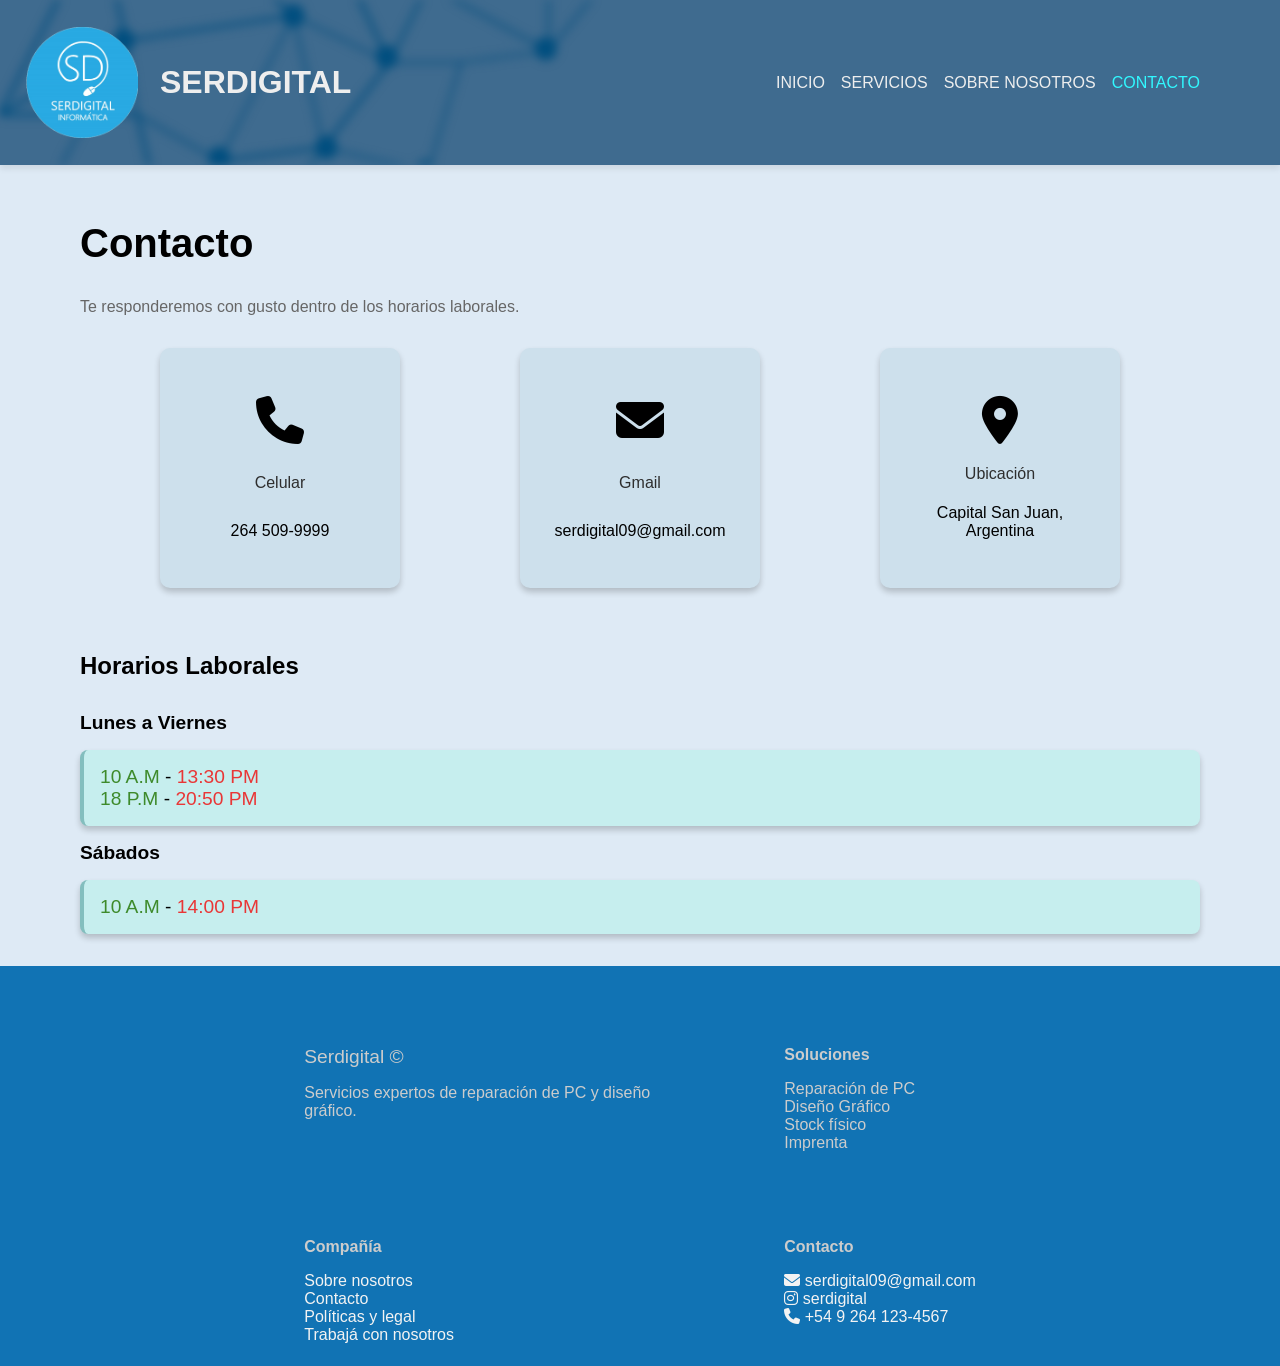
==== contacto.html @ c8169c92 "b" ====
<!DOCTYPE html>
<html lang="en">
<head>
    <meta charset="UTF-8">
    <meta name="viewport" content="width=device-width, initial-scale=1.0">
    <link rel="stylesheet" href="https://cdnjs.cloudflare.com/ajax/libs/font-awesome/6.5.1/css/all.min.css">
    <link rel="icon" type="img/png" href="img/Serdigital.png">

    <link rel="stylesheet" href="css/reset.css">
    <link rel="stylesheet" href="css/header_nav.css">
    <link rel="stylesheet" href="css/boxes.css">
    <link rel="stylesheet" href="css/servicios.css">
    <link rel="stylesheet" href="css/contacto.css">
    <link rel="stylesheet" href="css/footer.css">

    <title>Home - Serdigital</title>
</head>
<body>

    <div class="contenido">
        <!-- HEADER Y NAV -->
        <div class="header_nav">
            <header>
                <img src="img/Serdigital.png" alt="logo">
                <h1>SERDIGITAL</h1>
            </header>
            <nav>
                <a href="index.html">INICIO</a>
                <a href="servicios.html">SERVICIOS</a>
                <a href="index.html">SOBRE NOSOTROS</a>
                <a href="contacto.html" style="color: rgb(49, 248, 255);">CONTACTO</a>
            </nav>
        </div>

        <section class="main">

            <p class="title2">Contacto</p>
            <p class="desc">Te responderemos con gusto dentro de los horarios laborales.</p>

            <div class="formas_contacto">
                <div class="forma_contacto">
                    <i class="fa-solid fa-phone"></i>
                    <p style="color: rgb(46, 46, 46);">Celular</p>
                    <p>264 509-9999</p>
                </div>
                <div class="forma_contacto">
                    <i class="fa-solid fa-envelope"></i>
                    <p style="color: rgb(46, 46, 46);">Gmail</p>
                    <p>serdigital09@gmail.com</p>
                </div>
                <div class="forma_contacto">
                    <i class="fa-solid fa-location-dot"></i>
                    <p style="color: rgb(46, 46, 46);">Ubicación</p>
                    <p>Capital San Juan, Argentina</p>
                </div>
            </div>

            <p class="title4">Horarios Laborales</p>

            <div class="horarios">
                <b>Lunes a Viernes</b>
                <div class="horarios-info">
                    <p><span style="color: rgb(62, 138, 43);">10 A.M</span> - <span style="color: rgb(233, 54, 54);">13:30 PM</span></p>
                    <p><span style="color: rgb(62, 138, 43);">18 P.M</span> - <span style="color: rgb(233, 54, 54);">20:50 PM</span></p>
                </div>
                <b>Sábados</b>
                <div class="horarios-info">
                    <p><span style="color: rgb(62, 138, 43);">10 A.M</span> - <span style="color: rgb(233, 54, 54);">14:00 PM</span></p>
                </div>
            </div>

        </section>
    </div>

    <footer style="margin: -3rem 0 0 0;">

        <div class="seccion">
            <section>
                <p style="width: fit-content; font-size: 1.2rem; margin: 1rem 0;">Serdigital &copy;</p>
                <p>Servicios expertos de reparación de PC y diseño gráfico.</p>
            </section>

            <section>

                <b>Compañía</b>

                <a href="sobrenosotros.html">Sobre nosotros</a>
                <a href="contacto.html">Contacto</a>
                <a href="politicasylegal.html">Políticas y legal</a>
                <a href="trabajaconnosotros.html">Trabajá con nosotros</a>
            </section>
        </div>

        <div class="seccion">
            <section>
                <b>Soluciones</b>

                <p>Reparación de PC</p>
                <p>Diseño Gráfico</p>
                <p>Stock físico</p>
                <p>Imprenta</p>
            </section>
            
            <section>
                <b>Contacto</b>

                <a><i class="fa-solid fa-envelope"></i> serdigital09@gmail.com</a>
                <a><i class="fa-brands fa-instagram"></i> serdigital</a>
                <a><i class="fa-solid fa-phone"></i> +54 9 264 123-4567</a>
            </section>
        </div>
    </footer>

</body>
</html>
---- css/header_nav.css ----
.header_nav{
        display: flex;
        flex-direction: row;
        align-items: center;
        justify-content: space-between;
        background: linear-gradient(to left, #3f6b8f, #294861);
        background: #3f6b8f;
        color: #eee;
        position: relative;
        z-index: 0;
        overflow: hidden;
        padding: 4rem 5rem;
        box-shadow: 0 4px 6px rgb(0, 0, 0, 0.08);
    }   

    .header_nav::before{
        content: '';
        pointer-events: none;
        display: block;
        width: 100%;
        height: 100%;
        background: url("../img/headerback.png");
        background-position: center;
        background-size: cover;
        background-attachment: fixed;
        filter: blur(4px);
        position: absolute;
        z-index: -1;
        top: 0;
        left: 0;
        animation: moveDots 35s linear infinite;
    }

    @keyframes moveDots {
        0% {
            background-position: 0 0, 50px 50px;
        }
        100% {
            background-position: 300px 300px, 350px 350px;
        }
    }


    .header_nav a{
        color: #eee;
    }

    header{
        display: flex;
        flex-direction: row;
        gap: 0.5rem;
        align-items: center;
    }

    header h1{
        margin-left: 5rem;
    }

    /* LOGO */
    header img{
        width: 7rem;
        position: absolute;
        left: 2%;
    }

    nav{
        display: flex;
        flex-direction: row;
        gap: 1rem;
        align-items: center;
    }

    nav a{
        text-wrap: nowrap;
    }

    @media (max-width: 650px)
    {
        .header_nav{
            flex-direction: column;
        }

        header{
            flex-direction: column;
            align-items: center;
            justify-content: center;
            gap: 2rem;
        }

        header h1{
            margin: 0;
        }

        header img{
            position: relative;
            width: 40%;
        }

        nav{
            margin: 5rem 0 0 0;
            flex-direction: column;
        }
    }
---- css/boxes.css ----
/* TEXTO E IMAGEN */

.img-main{
    width: 55rem;
    height: 25rem;
    background: url("../img/identity.jpg");
    background-position: center;
    background-size: cover;
    border-radius: 10px;
    position: relative;
    box-shadow: 0 4px 6px rgb(0,0,0,0.09);
}

.img-main:hover{
    transform: rotate(2deg) scale(0.95);
}

.txt_img{
    display: flex;
    flex-direction: row;
    color: #292929;
    gap: 3rem;
    align-items: center;
    justify-content: center;
}

.txt_img_info{
    display: flex;
    flex-direction: column;
    justify-content: center;
    align-items: flex-start;
}

.txt_img p{
    max-width: 70%;
}

.img-main:hover{
    transform: rotate(2deg) scale(0.95);
}

/* ESPACIO */

.espacio{
    width: 100%;
    margin: 3rem 0;
}

/* IMAGEN Y TEXTO */

.img-main-2{
    width: 35rem;
    height: 30rem;
    background: url("../img/team.jpg");
    background-position: center;
    background-size: cover;
    border-radius: 10px;
    position: relative;
    box-shadow: 0 4px 6px rgb(0,0,0,0.09);
}

.img-main-2:hover{
    transform: rotate(2deg) scale(0.95);
}


.txt_img_2{
    display: flex;
    flex-direction: row;
    align-items: center;
    color: #292929;
    gap: 3rem;
}

.txt_img_info{
    display: flex;
    flex-direction: column;
    justify-content: center;
    align-items: flex-start;
}

.txt_img_info .lista_caracteristicas{
    display: flex;
    flex-direction: column;
    align-items: flex-start;
    gap: 1rem;
}

.txt_img_info .lista_caracteristicas i{
    margin: 0.2rem 0.5rem 0 0;
    color: #4b7fa1;
}

.txt_img_info .lista_caracteristica{
    display: flex;
    flex-direction: row;
    justify-content: center;
}

.txt_img p{
    max-width: 70%;
}

/* BOTONES */

.a_button{
    padding: 1rem 2rem;
    background: #4b7fa1;
    color: #eee;
    width: fit-content;
    border-radius: 25px;
    margin: 2rem 0;
    box-shadow: 0 4px 6px rgb(0,0,0,0.09);
}
.a_button-2{
    padding: 1rem 2rem;
    background: #eee;
    color: #4b7fa1;
    width: fit-content;
    border-radius: 25px;
    margin: 2rem 0;
    box-shadow: 0 4px 6px rgb(0,0,0,0.09);
}

.botones_row
{
    margin: 3rem 0;
    display: flex;
    flex-direction: row;
    gap: 2rem;
}

@media (max-width: 650px)
{
    .txt_img{
        flex-direction: column;
    }

    .txt_img_info{
        align-items: center;
        justify-content: center;
    }

    .img-main{
        width: 100%;
    }

    .txt_img p{
        max-width: 100%;
    }

    .txt_img_2{
        flex-direction: column;
    }

    .txt_img_info{
        align-items: center;
        justify-content: center;
    }

    .img-main-2{
        width: 100%;
        height: 20rem;
    }

    .txt_img2 p{
        max-width: 100%;
    }

    .a_button{
        width: 100%;
        margin: 0;
    }

    .a_button-2{
        width: 100%;
        margin: 0;
    }

    .botones_row
    {
        flex-direction: column;
    }

}

/* SERVICIOS EJEMPLO */

.servicios_ej{
    display: flex;
    flex-direction: row;
    align-items: center;
    justify-content: center;
    flex-wrap: wrap;
    margin: 3rem 0;
    gap: 1.5rem;
}

.servicio_ej{
    width: 35rem;
    display: flex;
    flex-direction: column;
    background: #eee;
    padding: 2rem;
    border-radius: 10px;
    transition: 0.1s;
    border: 1px solid rgba(0,0,0,0.1);
}

.servicio_ej:hover{
    box-shadow: 0 8px 6px rgb(0,0,0,0.08);
}

.servicio_ej:hover i{
    transform: scale(1.03);
}

.servicio_ej i{
    font-size: 1.5rem;
    background: #d0dce4;
    width: fit-content;
    padding: 1rem;
    border-radius: 10px;
    color: #4b7fa1;
}

.servicio_ej b{
    margin: 1rem 0;
}

@media (max-width: 1050px)
{
    .servicios_ej{
        align-items: center;
        justify-content: center;
    }

    .servicio_ej{
        width: 80%;
    }
}

@media (max-width: 650px)
{
    .servicio_ej{
        width: 100%;
    }
}

/* IMAGEN Y TEXTO */

.contactoyform{
    display: flex;
    flex-direction: row;
    justify-content: space-between;
    align-items: flex-start;
}

.formascontacto{
    display: flex;
    flex-direction: column;
    gap: 1rem;
}

.contacto{
    display: flex;
    flex-direction: row;
    align-items: center;
    justify-content: left;
    padding: 1rem 2rem;
    background: #eee;
    color: #4b7fa1;
    width: 30rem;
    border-radius: 15px;
    border: 1px solid rgb(250, 250, 250, 0.08);
    box-shadow: 0 4px 6px rgb(0,0,0,0.09);
}

.contacto i{
    margin-right: 2rem;
    font-size: 1.5rem;
    background: #d7e1e7;
    border-radius: 50%;
    padding: 1rem;
}

/* FORMULARIO */

.form-atractivo{
    display: flex;
    flex-direction: row;
    justify-content: space-between;
}

/* CALL TO ACTION CTA */

.cta{
    width: 35rem;
    height: 34rem;
    background: #ebebeb;
    border: 1px solid rgb(250,250,250,0.08);
    border-radius: 10px;
    position: relative;
    overflow: hidden;
    display: flex;
    flex-direction: column;
    align-items: center;
    justify-content: center;
}

.cta form{
    display: flex;
    flex-wrap: wrap;
    align-items: center;
    flex-direction: column;
    justify-content: center;
    gap: 1rem;
    padding: 4rem 0 2rem 0;
}

.cta:hover::before{
    left: 100%;
}   

.cta::before {
    content: "";
    position: absolute;
    top: 0;
    left: -100%;
    width: 100%;
    height: 2px;
    background: linear-gradient(90deg, transparent, #27d2df, transparent);
    transition: 0.4s;
}

.cta form label{
    color: #ccc;
    font-size: 0.8rem;
    margin-left: 0.2rem;
}

.cta input{
    border-radius: 15px;
    border: none;
    width: 28rem;
    height: 2rem;
    padding: 1.4rem 1rem;
    background: #c0ddf0;
}

.cta input[type="submit"]
{
    all: unset;
    background: #569cca;
    width: 28rem;
    padding: 0.7rem 0;
    text-align: center;
    border-radius: 5px;
    margin-top: 2rem;
    transition: 0.2s;
}

.cta input[type="submit"]:hover
{
    cursor: pointer;
    transform: translateY(-0.1rem);
    background: #2d4c61;
}

@media (max-width: 1250px){

    .contactoyform{
        flex-direction: column;
        align-items: center;
        justify-content: center;
        gap: 3rem;
    }
    .form-atractivo{
        justify-content: center;
    }
}

@media (max-width: 650px){

    .contactoyform{
        flex-direction: column;
        align-items: center;
        justify-content: center;
        gap: 3rem;
    }

    .cta{
        width: 100%;
        padding: 0 2rem;
    }

    .contacto{
        width: 100%;
    }

    .cta input{
    width: 18rem;
}

    .cta input[type="submit"]
    {
        width: 18rem;
    }
}
---- css/servicios.css ----
.servicios{
    display: flex;
    flex-direction: row;
    margin: 3rem 0;
    gap: 1rem;
    flex-wrap: wrap;
    justify-content: center;
}

.servicio{
    display: flex;
    flex-direction: column;
    align-items: flex-start;
    justify-content: center;
    flex: 0 1 calc(33.33% - 1rem);
    background: #eee;
    padding: 2rem;
    border-radius: 10px;
    box-shadow: 0px 4px 6px rgb(0,0,0,0.2);
    border: 1px solid rgb(250,250,250,0.08);
    height: 16rem;
    position: relative;
    overflow: hidden;
}

.servicio:hover{
    border: 1px solid #338296;
}

.servicio .cuadro{
    width: 100%;
    height: 3rem;
    position: absolute;
    top: -1.2rem;
    left: 0;
}

.servicio i{
    position: absolute;
    top: 20%;
    right: 5%;
    color: rgb(18, 22, 236);
}

.servicio b{
    text-align: left;
    max-width: 90%;
    margin: 1rem 0;
    font-size: 1.2rem;
}

.precio{
    color: rgb(0, 128, 0);
    font-weight: bold;
}

.button_precio{
    display: flex;
    flex-direction: row;
    align-items: center;
    justify-content: space-between;
    width: 100%;
    margin: 2rem 0 0 0;
}

.button_precio a{
    color: #181818;
    padding: 0.2rem 1rem;
    background: #94c4eb;
    border-radius: 10px;
}

@media  (max-width: 1050px)
{
    .servicio{
        width: 100%;
        height: 18rem;
        flex: 25rem;
    }
}
---- css/contacto.css ----
.formas_contacto{
    display: flex;
    flex-direction: row;
    gap: 2rem;
    align-items: center;
    justify-content: space-between;
    padding: 0 5rem;
}

.forma_contacto{
    display: flex;
    flex-direction: column;
    align-items: center;
    justify-content: space-between;
    height: 15rem;
    background: rgb(205, 224, 236);
    padding: 3rem 2rem;
    border-radius: 10px;
    margin: 2rem 0;
    box-shadow: 0 4px 6px rgb(0, 0, 0, 0.2);
    width: 15rem;
    text-align: center;
}

.forma_contacto:hover{
    transform: scale(1.05);
}

.forma_contacto i{
    font-size: 3rem;
}

.horarios{
    margin: 2rem 0;
    font-size: 1.2rem;
}

.horarios-info{
    background: #c6eeee;
    border-left: 4px solid #83bebe;
    border-radius: 8px;
    padding: 1rem;
    margin: 1rem 0;
    box-shadow: 0 4px 6px rgb(0, 0, 0, 0.2);
}

@media (max-width: 1050px) {
    .formas_contacto{
        flex-direction: column;
        gap: 0;
    }

    .forma_contacto{
        width: 100%;
    }
}
---- css/footer.css ----
footer{
    color: #ccc;
    text-align: left;
    position: relative;
    margin: 5rem 0 0 0;
    background: #1173b4;
    display: flex;
    flex-direction: row;
    align-items: flex-start;
    justify-content: center;
    padding: 4rem 0;
    gap: 5rem;
}

footer a{
    color: white;
}

.seccion{
    display: flex;
    flex-direction: column;
    gap: 7rem;
}

.seccion b{
    margin: 1rem 0;
}

.seccion a{
    color: rgb(243, 243, 243);
}

.seccion section{
    display: flex;
    flex-direction: column;
    max-width: 25rem;
    height: 5rem;
    align-items: flex-start;
}

.seccion img{
    width: 4%;
    margin: 1rem 0;
}

@media (max-width: 650px)
{
    footer{
        flex-direction: column;
        padding: 3rem 5rem;
    }
}
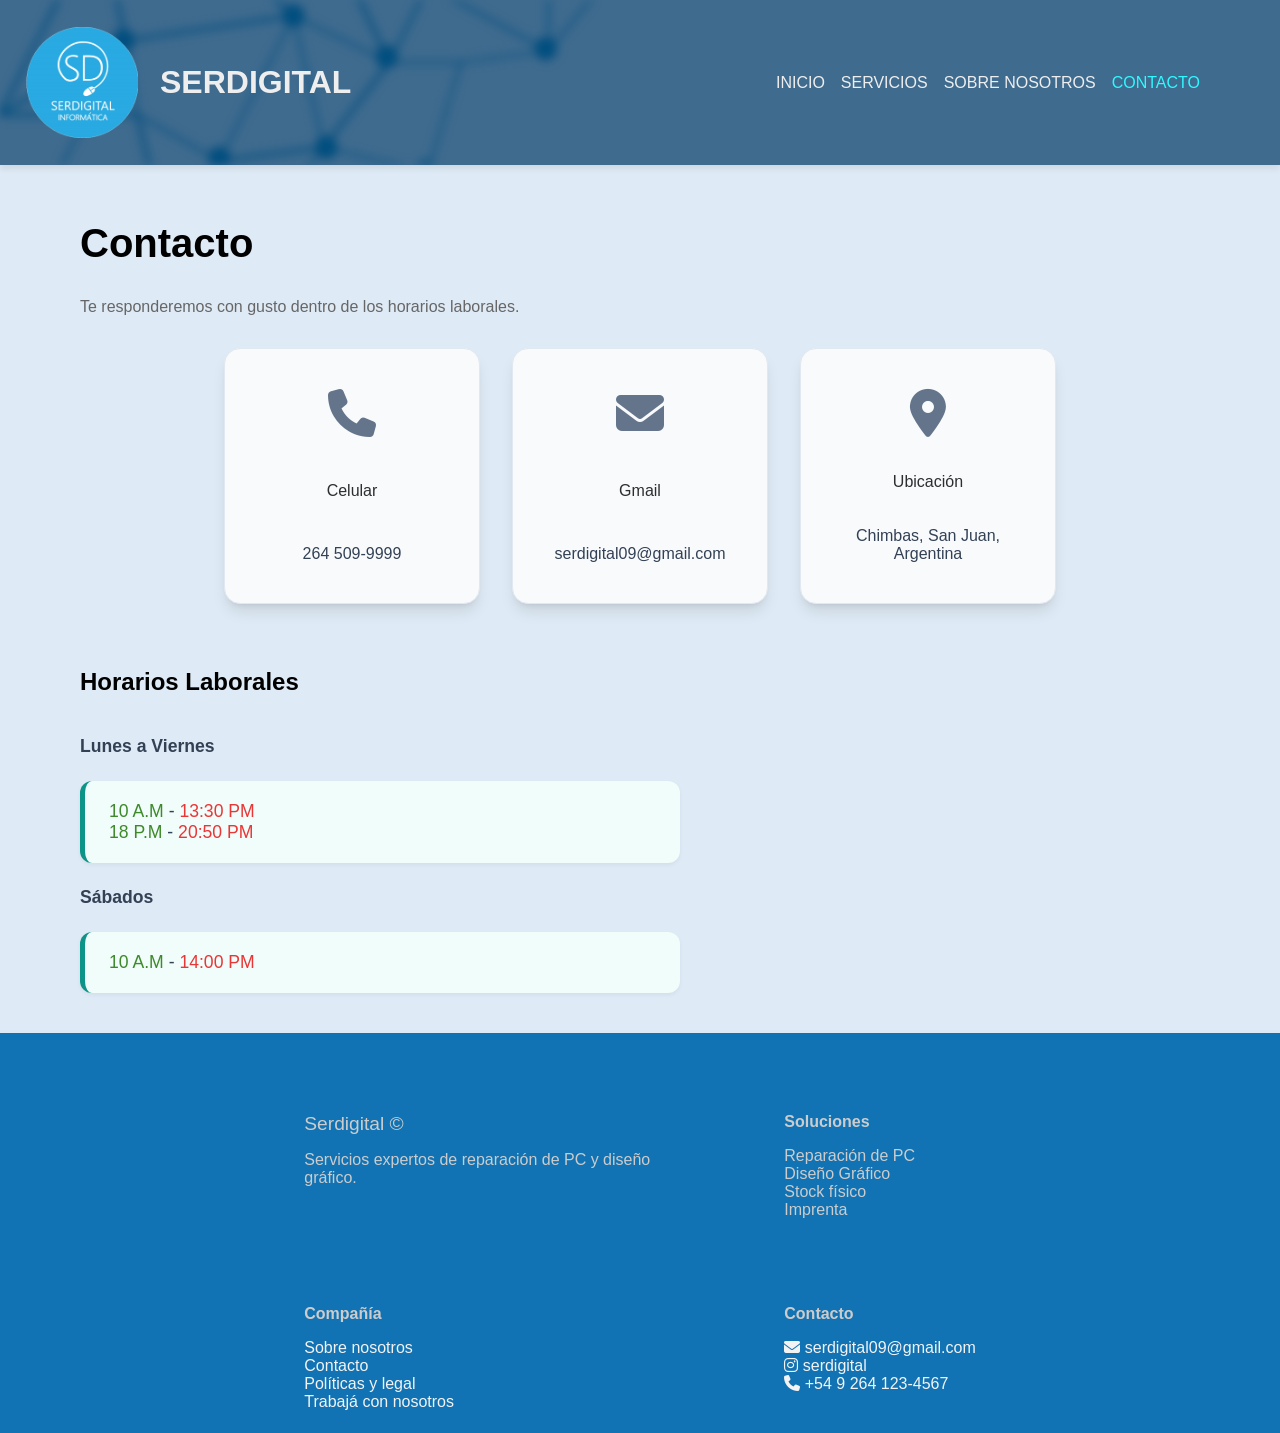
==== commit dfbe1535: "v" ====
--- a/contacto.html
+++ b/contacto.html
@@ -51,7 +51,7 @@
                 <div class="forma_contacto">
                     <i class="fa-solid fa-location-dot"></i>
                     <p style="color: rgb(46, 46, 46);">Ubicación</p>
-                    <p>Capital San Juan, Argentina</p>
+                    <p>Chimbas, San Juan, Argentina</p>
                 </div>
             </div>
 
--- a/css/contacto.css
+++ b/css/contacto.css
@@ -1,56 +1,90 @@
-.formas_contacto{
+:root {
+    --primary-color: #2b6cb0;
+    --bg-card: #f8fafc;
+    --bg-info: #f0fdfa;
+    --border-info: #0d9488;
+    --text-main: #334155;
+    --text-muted: #64748b;
+    --shadow-sm: 0 2px 4px rgba(0, 0, 0, 0.05);
+    --shadow-md: 0 10px 15px -3px rgba(0, 0, 0, 0.1), 0 4px 6px -4px rgba(0, 0, 0, 0.1);
+    --shadow-lg: 0 20px 25px -5px rgba(0, 0, 0, 0.1), 0 8px 10px -6px rgba(0, 0, 0, 0.1);
+}
+
+.formas_contacto {
     display: flex;
     flex-direction: row;
     gap: 2rem;
     align-items: center;
-    justify-content: space-between;
-    padding: 0 5rem;
+    justify-content: center; /* Cambiado a center para que no se dispersen tanto en pantallas gigantes */
+    padding: 2rem 5rem;
+    flex-wrap: wrap; /* Evita que se rompa si agregas más de 3 elementos */
 }
 
-.forma_contacto{
+.forma_contacto {
     display: flex;
     flex-direction: column;
     align-items: center;
     justify-content: space-between;
-    height: 15rem;
-    background: rgb(205, 224, 236);
-    padding: 3rem 2rem;
-    border-radius: 10px;
-    margin: 2rem 0;
-    box-shadow: 0 4px 6px rgb(0, 0, 0, 0.2);
-    width: 15rem;
+    height: 16rem;
+    width: 16rem;
+    background: var(--bg-card);
+    padding: 2.5rem 2rem;
+    border-radius: 16px; /* Bordes más redondeados y modernos */
+    border: 1px solid #e2e8f0; /* Un borde sutil define mejor la tarjeta */
+    box-shadow: var(--shadow-md);
     text-align: center;
+    color: var(--text-main);
+    transition: all 0.3s cubic-bezier(0.4, 0, 0.2, 1); /* Transición fluida */
 }
 
-.forma_contacto:hover{
-    transform: scale(1.05);
+/* Efecto Hover Moderno (Sube un poco y la sombra se vuelve más profunda) */
+.forma_contacto:hover {
+    transform: translateY(-8px); 
+    box-shadow: var(--shadow-lg);
+    border-color: var(--primary-color);
 }
 
-.forma_contacto i{
-    font-size: 3rem;
+/* Cambia el color del icono al pasar el cursor para darle vida */
+.forma_contacto:hover i {
+    color: var(--primary-color);
+    transform: scale(1.1);
 }
 
-.horarios{
-    margin: 2rem 0;
-    font-size: 1.2rem;
+.forma_contacto i {
+    font-size: 3rem;
+    color: var(--text-muted);
+    transition: all 0.3s ease;
 }
 
-.horarios-info{
-    background: #c6eeee;
-    border-left: 4px solid #83bebe;
-    border-radius: 8px;
-    padding: 1rem;
-    margin: 1rem 0;
-    box-shadow: 0 4px 6px rgb(0, 0, 0, 0.2);
+/* Sección de Horarios */
+.horarios {
+    margin: 2.5rem 0;
+    font-size: 1.1rem;
+    max-width: 600px; /* Para que no ocupe todo el ancho de la pantalla y sea más legible */
+    color: var(--text-main);
 }
 
+.horarios-info {
+    background: var(--bg-info);
+    border-left: 5px solid var(--border-info);
+    border-radius: 12px;
+    padding: 1.25rem 1.5rem;
+    margin: 1.5rem 0;
+    box-shadow: var(--shadow-sm);
+}
+
+/* Responsive / Media Queries */
 @media (max-width: 1050px) {
-    .formas_contacto{
+    .formas_contacto {
         flex-direction: column;
-        gap: 0;
+        gap: 1.5rem;
+        padding: 2rem 1.5rem; /* Menos padding en los lados para móviles */
     }
 
-    .forma_contacto{
+    .forma_contacto {
         width: 100%;
+        max-width: 22rem; /* Para que en móvil no se estire horizontalmente de forma fea */
+        height: auto; /* Permite que el contenido se adapte */
+        gap: 1.5rem;
     }
 }
